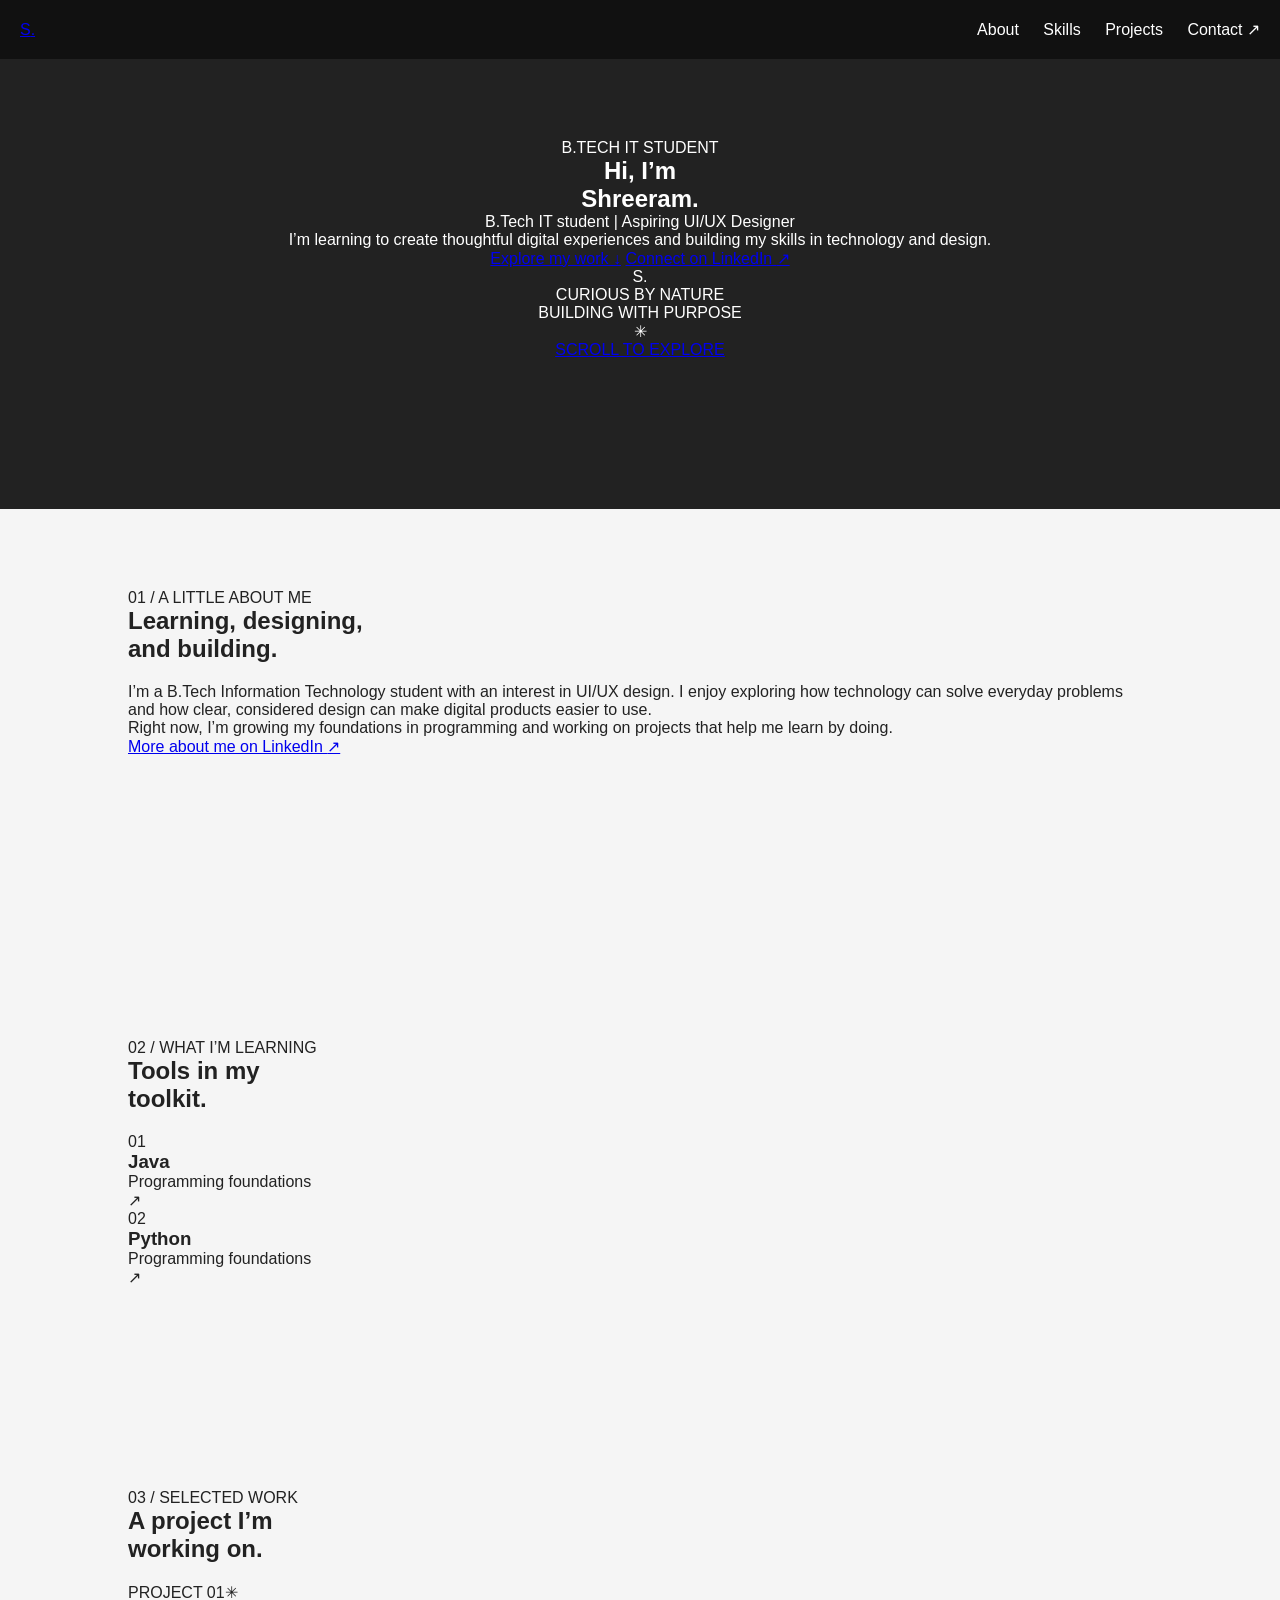
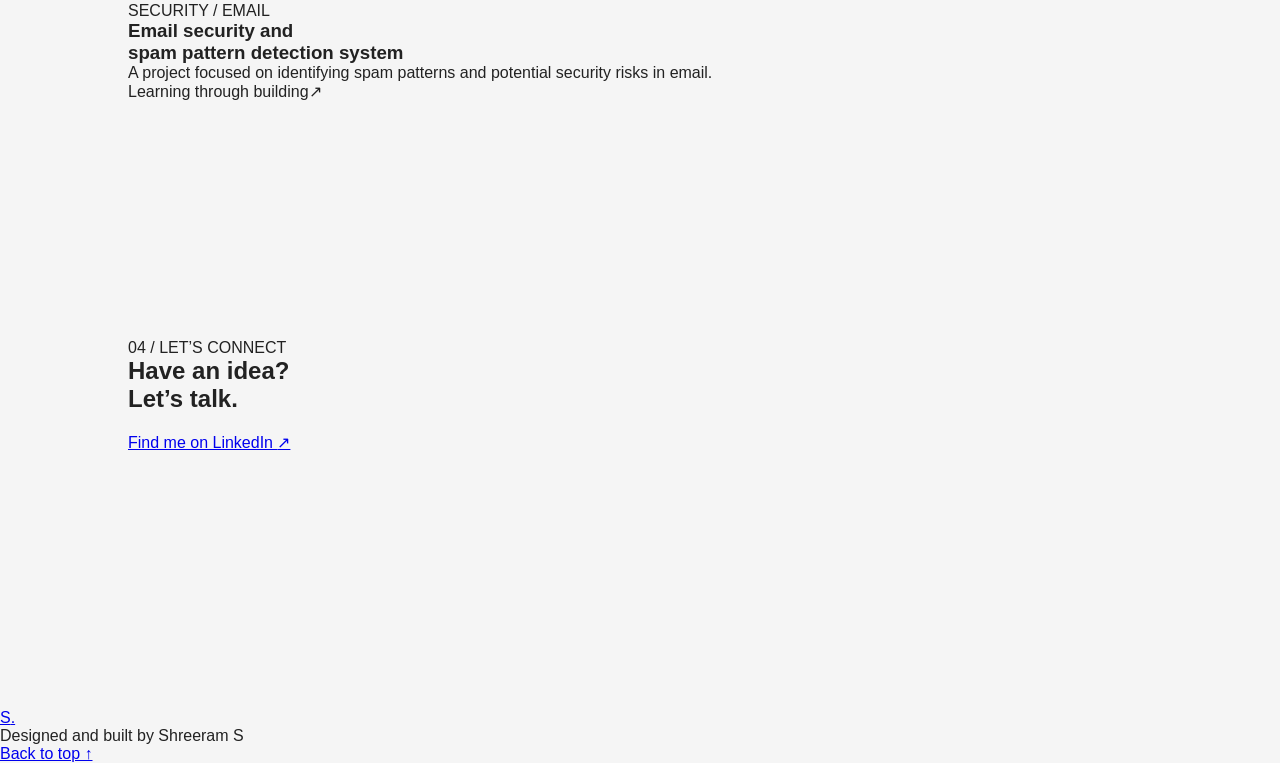
==== index.html @ 042a11d0 "Add redesigned portfolio homepage" ====
<!doctype html>
<html lang="en">
<head>
  <meta charset="utf-8">
  <meta name="viewport" content="width=device-width, initial-scale=1">
  <meta name="theme-color" content="#f7f8f6">
  <meta name="description" content="Shreeram S — B.Tech IT student and aspiring UI/UX designer.">
  <title>Shreeram S — Portfolio</title>
  <link rel="preconnect" href="https://fonts.googleapis.com">
  <link rel="preconnect" href="https://fonts.gstatic.com" crossorigin>
  <link href="https://fonts.googleapis.com/css2?family=DM+Sans:wght@400;500;600;700&family=Manrope:wght@500;600;700;800&display=swap" rel="stylesheet">
  <link rel="stylesheet" href="style.css">
</head>
<body>
  <header class="site-header">
    <a class="brand" href="#home" aria-label="Shreeram home">S<span>.</span></a>
    <nav aria-label="Main navigation">
      <a href="#about">About</a>
      <a href="#skills">Skills</a>
      <a href="#projects">Projects</a>
      <a class="nav-contact" href="#contact">Contact <span aria-hidden="true">↗</span></a>
    </nav>
  </header>

  <main>
    <section class="hero" id="home">
      <div class="hero-copy">
        <p class="eyebrow"><span class="status-dot"></span> B.TECH IT STUDENT</p>
        <h1>Hi, I’m<br><span>Shreeram.</span></h1>
        <p class="hero-role">B.Tech IT student <span class="divider">|</span> Aspiring UI/UX Designer</p>
        <p class="hero-intro">I’m learning to create thoughtful digital experiences and building my skills in technology and design.</p>
        <div class="hero-actions">
          <a class="button button-dark" href="#projects">Explore my work <span aria-hidden="true">↓</span></a>
          <a class="text-link" href="https://www.linkedin.com/in/shree-ram-731935331" target="_blank" rel="noreferrer">Connect on LinkedIn <span aria-hidden="true">↗</span></a>
        </div>
      </div>
      <div class="hero-art" aria-hidden="true">
        <div class="orbit orbit-one"></div><div class="orbit orbit-two"></div>
        <div class="hero-monogram">S<span>.</span></div>
        <div class="art-label">CURIOUS BY NATURE<br>BUILDING WITH PURPOSE</div>
        <div class="art-spark">✳</div>
      </div>
      <a class="scroll-note" href="#about"><span></span> SCROLL TO EXPLORE</a>
    </section>

    <section class="section about-section" id="about">
      <div class="section-heading"><p class="eyebrow">01 / A LITTLE ABOUT ME</p><h2>Learning, designing,<br><span>and building.</span></h2></div>
      <div class="about-copy">
        <p>I’m a B.Tech Information Technology student with an interest in UI/UX design. I enjoy exploring how technology can solve everyday problems and how clear, considered design can make digital products easier to use.</p>
        <p>Right now, I’m growing my foundations in programming and working on projects that help me learn by doing.</p>
        <a class="text-link" href="https://www.linkedin.com/in/shree-ram-731935331" target="_blank" rel="noreferrer">More about me on LinkedIn <span aria-hidden="true">↗</span></a>
      </div>
    </section>

    <section class="section skills-section" id="skills">
      <div class="section-heading"><p class="eyebrow">02 / WHAT I’M LEARNING</p><h2>Tools in my<br><span>toolkit.</span></h2></div>
      <div class="skill-list">
        <article class="skill-card"><span class="skill-number">01</span><div><h3>Java</h3><p>Programming foundations</p></div><span class="skill-arrow" aria-hidden="true">↗</span></article>
        <article class="skill-card"><span class="skill-number">02</span><div><h3>Python</h3><p>Programming foundations</p></div><span class="skill-arrow" aria-hidden="true">↗</span></article>
      </div>
    </section>

    <section class="section projects-section" id="projects">
      <div class="section-heading"><p class="eyebrow">03 / SELECTED WORK</p><h2>A project I’m<br><span>working on.</span></h2></div>
      <article class="project-card">
        <div class="project-topline"><span>PROJECT 01</span><span class="project-mark" aria-hidden="true">✳</span></div>
        <div class="project-content"><p class="project-type">SECURITY / EMAIL</p><h3>Email security and<br>spam pattern detection system</h3><p>A project focused on identifying spam patterns and potential security risks in email.</p></div>
        <div class="project-foot"><span>Learning through building</span><span aria-hidden="true">↗</span></div>
      </article>
    </section>

    <section class="contact-section" id="contact">
      <div><p class="eyebrow">04 / LET’S CONNECT</p><h2>Have an idea?<br><span>Let’s talk.</span></h2></div>
      <a class="button button-light" href="https://www.linkedin.com/in/shree-ram-731935331" target="_blank" rel="noreferrer">Find me on LinkedIn <span aria-hidden="true">↗</span></a>
    </section>
  </main>

  <footer class="site-footer"><a class="brand" href="#home">S<span>.</span></a><p>Designed and built by Shreeram S</p><a href="#home">Back to top ↑</a></footer>
</body>
</html>
---- style.css ----
* {
    margin: 0;
    padding: 0;
    box-sizing: border-box;
}

body {
    font-family: Arial, sans-serif;
    background-color: #f5f5f5;
    color: #222;
}

header {
    background-color: #111;
    color: white;
    padding: 20px;
    display: flex;
    justify-content: space-between;
    align-items: center;
}

nav a {
    color: white;
    text-decoration: none;
    margin-left: 20px;
}

section {
    padding: 80px 10%;
    min-height: 50vh;
}

#home {
    background-color: #222;
    color: white;
    text-align: center;
}

h2 {
    margin-bottom: 20px;
}

button {
    margin-top: 20px;
    padding: 12px 25px;
    border: none;
    background-color: #007bff;
    color: white;
    cursor: pointer;
}
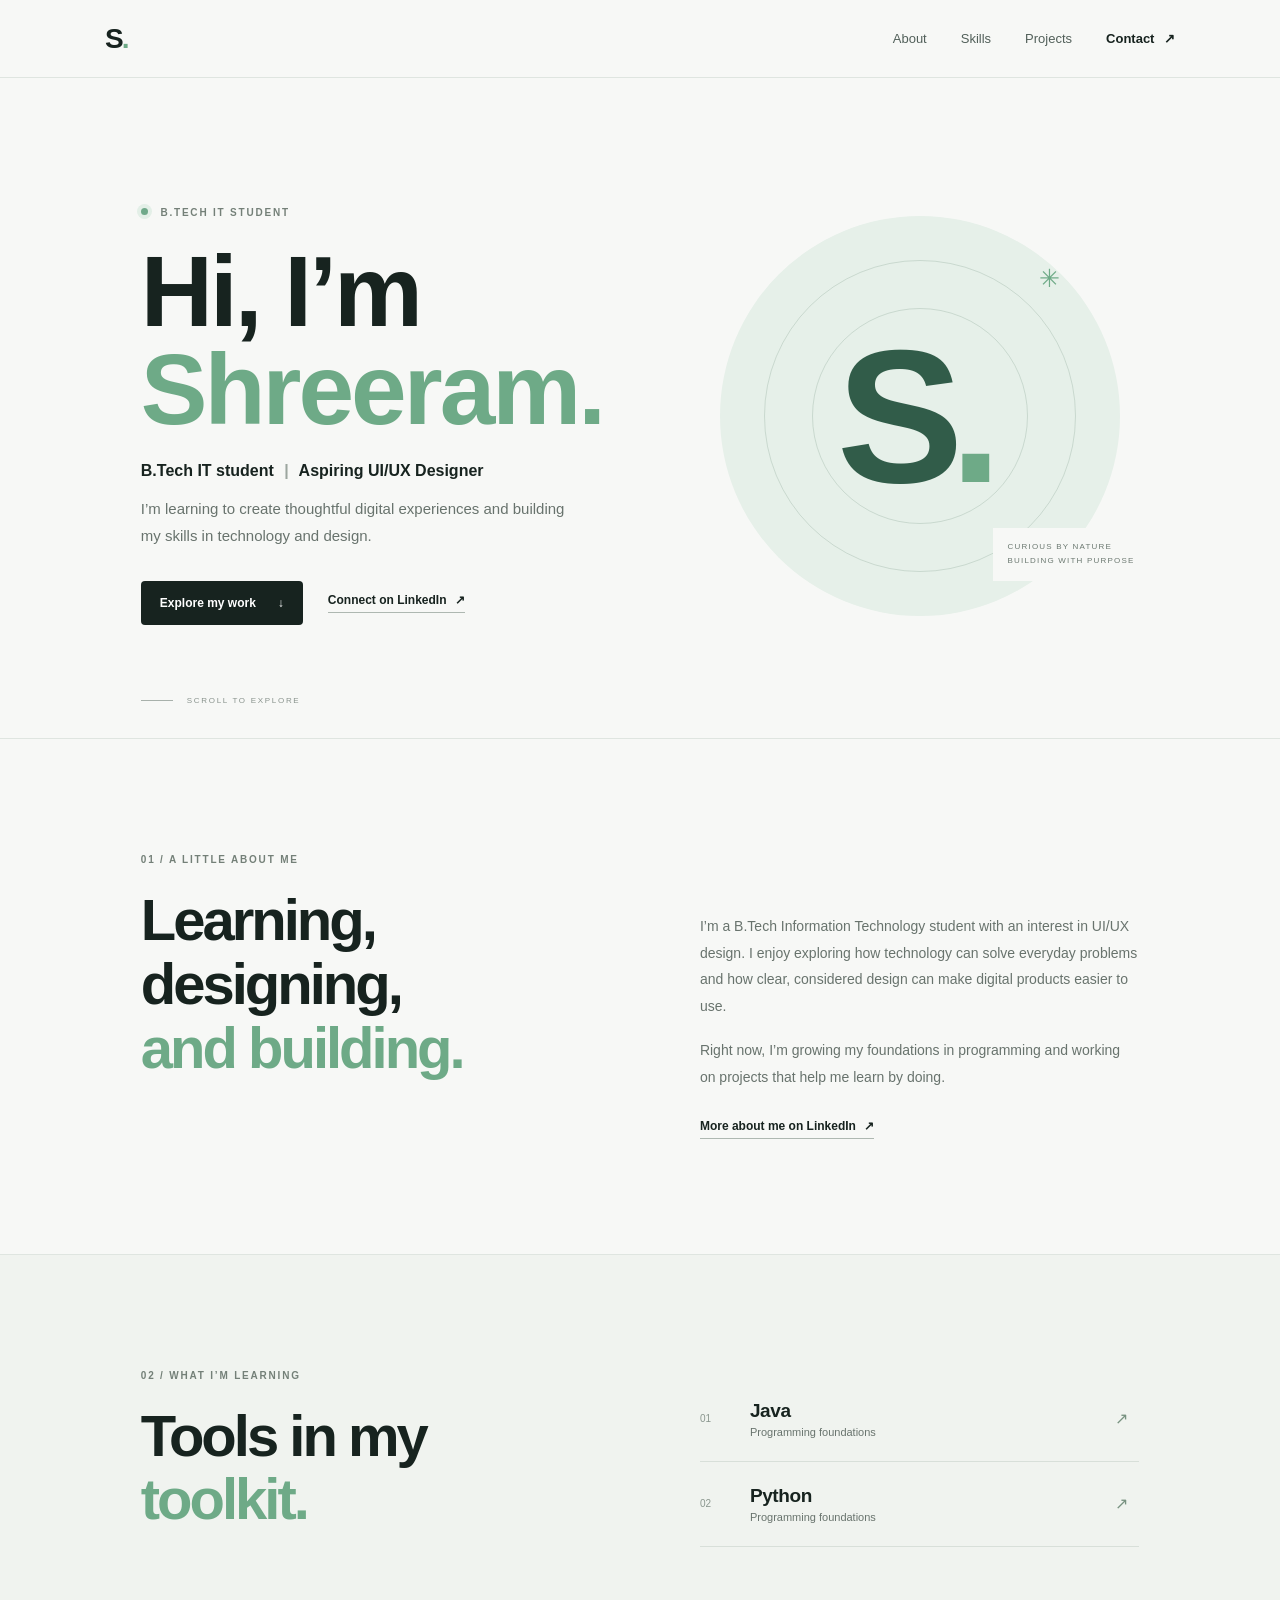
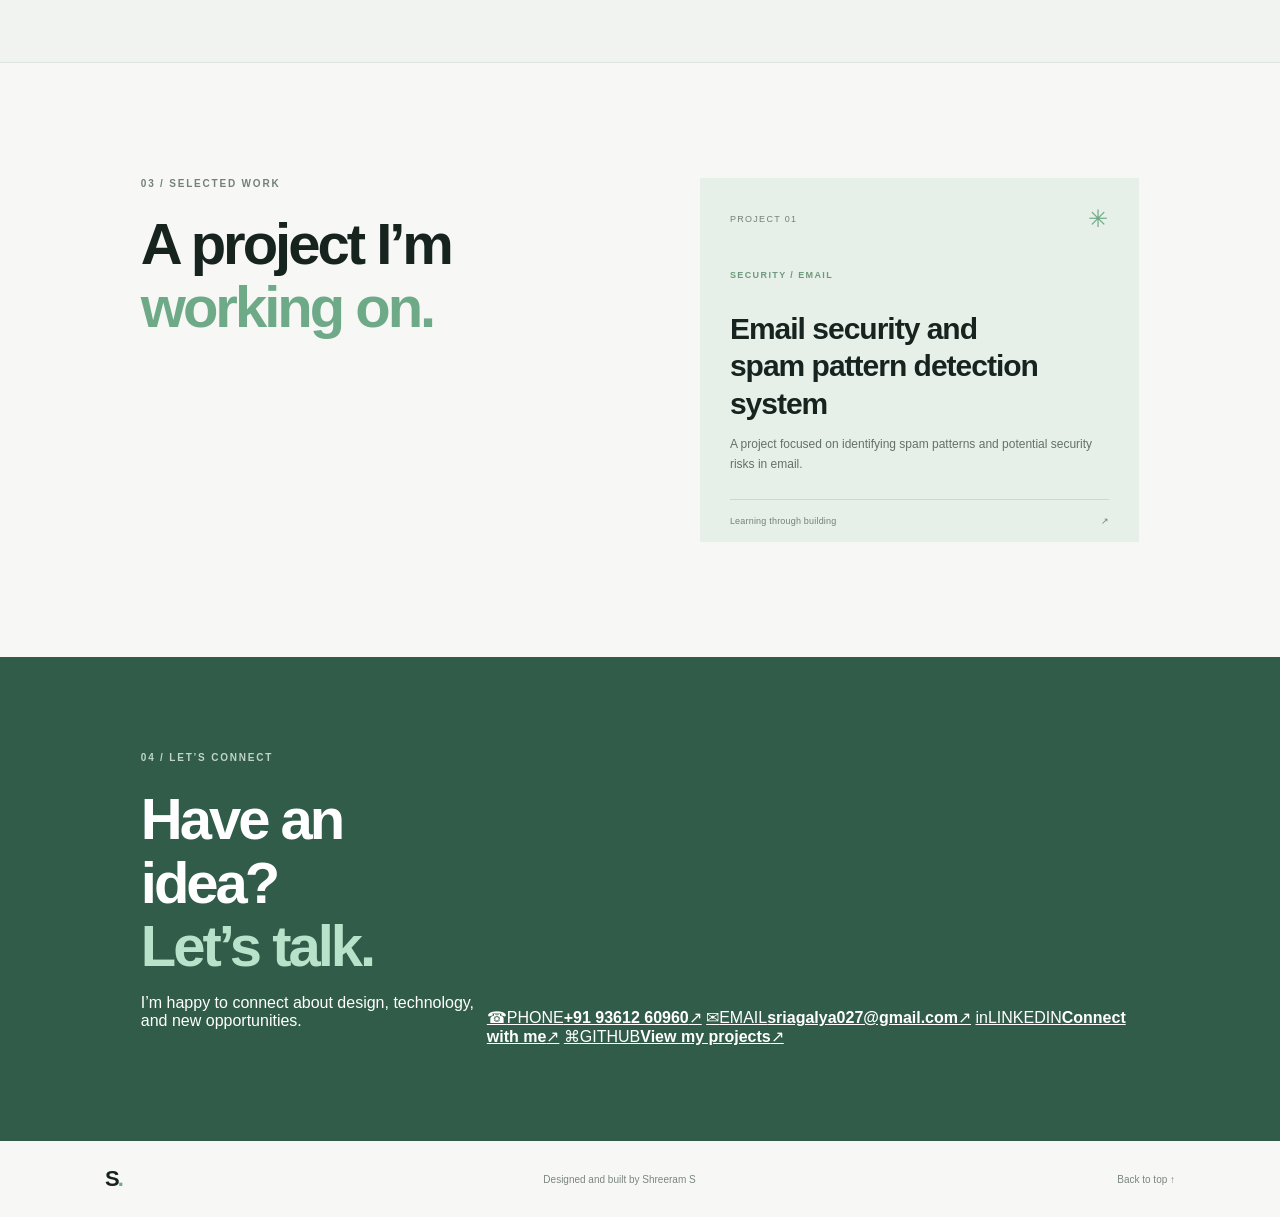
==== commit ce912547: "Add complete portfolio contact details" ====
--- a/index.html
+++ b/index.html
@@ -70,8 +70,13 @@
     </section>
 
     <section class="contact-section" id="contact">
-      <div><p class="eyebrow">04 / LET’S CONNECT</p><h2>Have an idea?<br><span>Let’s talk.</span></h2></div>
-      <a class="button button-light" href="https://www.linkedin.com/in/shree-ram-731935331" target="_blank" rel="noreferrer">Find me on LinkedIn <span aria-hidden="true">↗</span></a>
+      <div class="contact-heading"><p class="eyebrow">04 / LET’S CONNECT</p><h2>Have an idea?<br><span>Let’s talk.</span></h2><p class="contact-intro">I’m happy to connect about design, technology, and new opportunities.</p></div>
+      <div class="contact-grid">
+        <a class="contact-card" href="tel:+919361260960"><span class="contact-icon" aria-hidden="true">☎</span><span class="contact-label">PHONE</span><strong>+91 93612 60960</strong><span class="contact-arrow" aria-hidden="true">↗</span></a>
+        <a class="contact-card" href="mailto:sriagalya027@gmail.com"><span class="contact-icon" aria-hidden="true">✉</span><span class="contact-label">EMAIL</span><strong>sriagalya027@gmail.com</strong><span class="contact-arrow" aria-hidden="true">↗</span></a>
+        <a class="contact-card" href="https://www.linkedin.com/in/shree-ram-731935331" target="_blank" rel="noreferrer"><span class="contact-icon" aria-hidden="true">in</span><span class="contact-label">LINKEDIN</span><strong>Connect with me</strong><span class="contact-arrow" aria-hidden="true">↗</span></a>
+        <a class="contact-card" href="https://github.com/Shreeram2705" target="_blank" rel="noreferrer"><span class="contact-icon" aria-hidden="true">⌘</span><span class="contact-label">GITHUB</span><strong>View my projects</strong><span class="contact-arrow" aria-hidden="true">↗</span></a>
+      </div>
     </section>
   </main>
 
--- a/style.css
+++ b/style.css
@@ -1,50 +1 @@
-* {
-    margin: 0;
-    padding: 0;
-    box-sizing: border-box;
-}
-
-body {
-    font-family: Arial, sans-serif;
-    background-color: #f5f5f5;
-    color: #222;
-}
-
-header {
-    background-color: #111;
-    color: white;
-    padding: 20px;
-    display: flex;
-    justify-content: space-between;
-    align-items: center;
-}
-
-nav a {
-    color: white;
-    text-decoration: none;
-    margin-left: 20px;
-}
-
-section {
-    padding: 80px 10%;
-    min-height: 50vh;
-}
-
-#home {
-    background-color: #222;
-    color: white;
-    text-align: center;
-}
-
-h2 {
-    margin-bottom: 20px;
-}
-
-button {
-    margin-top: 20px;
-    padding: 12px 25px;
-    border: none;
-    background-color: #007bff;
-    color: white;
-    cursor: pointer;
-}
+:root{color-scheme:light;--paper:#f7f8f6;--ink:#17231f;--muted:#68736d;--line:#dfe5e0;--green:#b9e2ca;--deep:#315c49}*{box-sizing:border-box}html{scroll-behavior:smooth;scroll-padding-top:90px}body{margin:0;background:var(--paper);color:var(--ink);font-family:"DM Sans",Arial,sans-serif;-webkit-font-smoothing:antialiased}a{color:inherit}.site-header{height:78px;padding:0 8.2%;display:flex;justify-content:space-between;align-items:center;border-bottom:1px solid var(--line);background:rgba(247,248,246,.95);position:sticky;top:0;z-index:5;backdrop-filter:blur(14px)}.brand{font-family:"Manrope",sans-serif;font-size:28px;font-weight:800;text-decoration:none;letter-spacing:-2px}.brand span,h1 span,h2 span,.hero-monogram span{color:#6eaa87}nav{display:flex;align-items:center;gap:34px}nav a{color:#52605a;font-size:13px;text-decoration:none}nav a:hover,.text-link:hover{color:#498163}.nav-contact{color:var(--ink);font-weight:600}.nav-contact span{margin-left:6px}.hero{min-height:660px;padding:100px 11% 85px;position:relative;display:grid;grid-template-columns:1.12fr .88fr;align-items:center;overflow:hidden}.hero-copy{max-width:620px;z-index:1}.eyebrow{margin:0 0 24px;color:#748078;font-size:10px;font-weight:700;letter-spacing:1.8px}.status-dot{display:inline-block;width:7px;height:7px;margin:0 8px 1px 0;border-radius:50%;background:#70a98a;box-shadow:0 0 0 4px #e3efe7}h1,h2{font-family:"Manrope",sans-serif;letter-spacing:-3px}h1{font-size:clamp(64px,8vw,100px);line-height:.98;margin:0 0 24px;font-weight:600}.hero-role{font-size:16px;font-weight:600;margin:0 0 14px}.divider{color:#9ca69f;margin:0 6px}.hero-intro{max-width:430px;color:var(--muted);font-size:15px;line-height:1.8}.hero-actions{display:flex;gap:25px;align-items:center;margin-top:32px}.button{display:inline-flex;gap:22px;align-items:center;padding:15px 19px;text-decoration:none;border-radius:4px;font-size:12px;font-weight:600;transition:transform .2s,background .2s}.button:hover{transform:translateY(-2px)}.button-dark{background:var(--ink);color:#fff}.button-dark:hover{background:var(--deep)}.text-link{display:inline-block;color:var(--ink);font-size:12px;font-weight:600;text-decoration:none;border-bottom:1px solid #aeb8b1;padding-bottom:5px}.text-link span{margin-left:5px}.hero-art{width:min(34vw,400px);height:min(34vw,400px);min-width:280px;min-height:280px;justify-self:center;position:relative;display:grid;place-items:center;border-radius:50%;background:#e6f0e9}.orbit{position:absolute;border:1px solid rgba(49,92,73,.16);border-radius:50%}.orbit-one{inset:11%}.orbit-two{inset:23%}.hero-monogram{font:600 clamp(100px,16vw,190px)/1 "Manrope",sans-serif;color:var(--deep);letter-spacing:-14px;transform:translateX(-7px)}.art-label{position:absolute;right:-30px;bottom:35px;padding:12px 15px;background:var(--paper);color:#6c7971;font-size:8px;letter-spacing:1.2px;line-height:1.8}.art-spark{position:absolute;top:48px;right:60px;color:#6eaa87;font-size:25px}.scroll-note{position:absolute;bottom:33px;left:11%;text-decoration:none;font-size:8px;letter-spacing:1.7px;color:#89938d}.scroll-note span{display:inline-block;height:1px;width:32px;vertical-align:middle;margin-right:10px;background:#a8b1ab}.section{padding:115px 11%;display:grid;grid-template-columns:1fr 1fr;gap:12%;border-top:1px solid var(--line)}.section-heading h2,.contact-section h2{font-size:clamp(38px,5vw,58px);line-height:1.1;font-weight:600;margin:0}.section-heading .eyebrow{margin-bottom:23px}.about-copy{max-width:500px;padding-top:45px}.about-copy p{color:var(--muted);font-size:14px;line-height:1.9;margin-bottom:18px}.about-copy .text-link{margin-top:10px}.skills-section{background:#f0f3ef}.skill-list{padding-top:7px}.skill-card{display:grid;grid-template-columns:50px 1fr 24px;align-items:center;padding:23px 0;border-bottom:1px solid #d8dfd9}.skill-number{color:#8b978f;font-size:10px}.skill-card h3{font:600 19px "Manrope",sans-serif;margin:0 0 4px;letter-spacing:-.4px}.skill-card p{color:var(--muted);font-size:11px;margin:0}.skill-arrow{color:#789281}.projects-section{align-items:start}.project-card{background:#e6efe8;padding:27px 30px 0;min-height:330px;display:flex;flex-direction:column}.project-topline,.project-foot{display:flex;justify-content:space-between;align-items:center;color:#738078;font-size:9px;letter-spacing:1.3px}.project-mark{font-size:24px;color:#6eaa87}.project-content{padding:28px 0 24px}.project-type{color:#6f997d;font-size:9px;letter-spacing:1.4px;font-weight:700;margin-bottom:12px}.project-content h3{font:600 clamp(22px,3vw,30px)/1.25 "Manrope",sans-serif;letter-spacing:-1px;margin-bottom:12px}.project-content>p:last-child{max-width:390px;color:#647169;font-size:12px;line-height:1.7;margin:0}.project-foot{border-top:1px solid #cbd9ce;padding:16px 0;letter-spacing:.2px;text-transform:none}.contact-section{padding:95px 11%;display:flex;align-items:end;justify-content:space-between;background:var(--deep);color:#fff}.contact-section .eyebrow{color:#c0d4c7}.contact-section h2 span{color:var(--green)}.button-light{background:#fff;color:var(--ink);margin-bottom:7px}.button-light:hover{background:#e6f0e9}.site-footer{padding:25px 8.2%;display:flex;align-items:center;justify-content:space-between}.site-footer .brand{font-size:22px}.site-footer p,.site-footer>a:last-child{margin:0;color:#7a857e;font-size:10px;text-decoration:none}:focus-visible{outline:2px solid #4b8764;outline-offset:4px}@media(max-width:760px){.site-header{height:68px;padding:0 6%}nav{gap:15px}nav a{font-size:11px}.hero{min-height:auto;padding:76px 8% 90px;grid-template-columns:1fr;gap:52px}h1{font-size:clamp(62px,17vw,90px)}.hero-art{width:min(72vw,340px);height:min(72vw,340px);min-width:0;min-height:0;justify-self:center}.hero-monogram{font-size:145px}.scroll-note{left:8%}.section{padding:78px 8%;grid-template-columns:1fr;gap:30px}.about-copy{padding-top:0}.contact-section{padding:75px 8%;align-items:start;gap:32px;flex-direction:column}.site-footer{padding:22px 6%}}@media(max-width:430px){nav{gap:10px}nav a{font-size:10px}.hero-role{font-size:13px}.hero-actions{align-items:flex-start;flex-direction:column;gap:20px}.site-footer p{max-width:120px;text-align:center}}@media(prefers-reduced-motion:reduce){html{scroll-behavior:auto}*,*::before,*::after{transition-duration:.01ms!important}}
